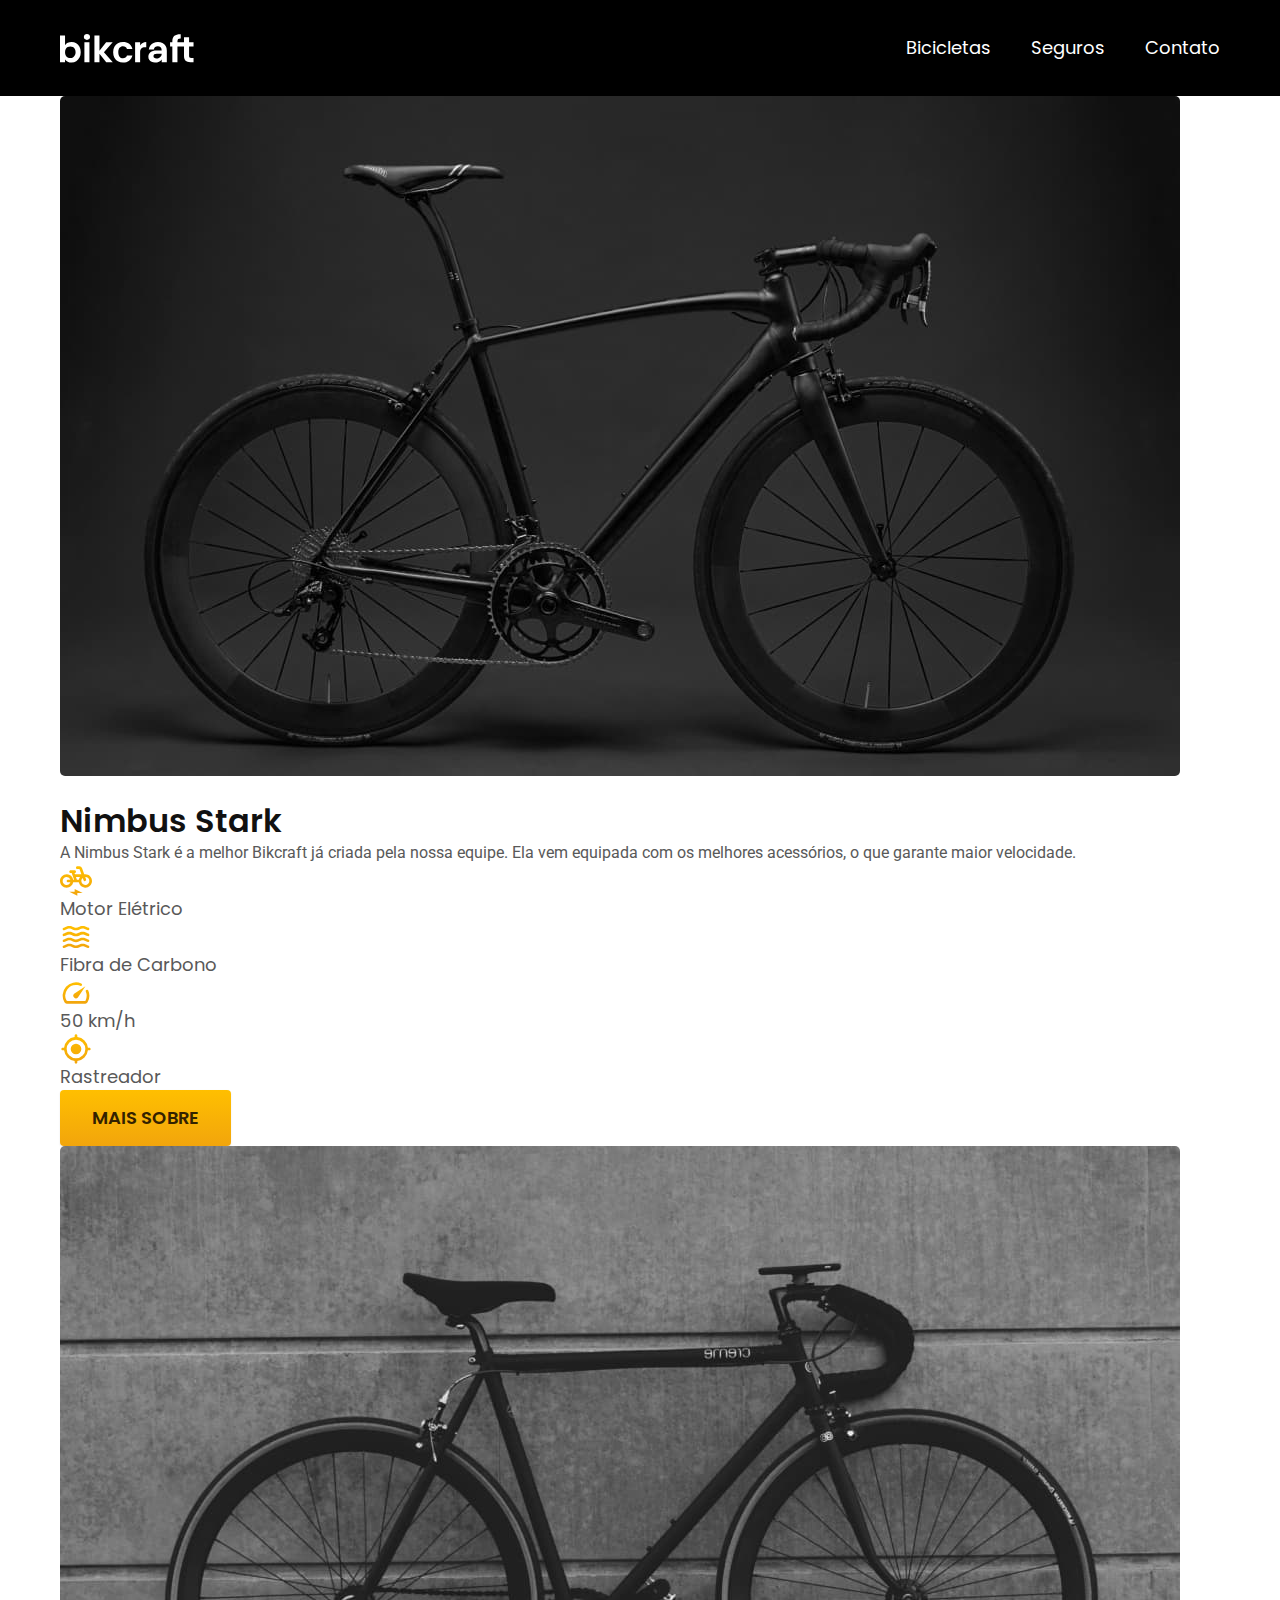
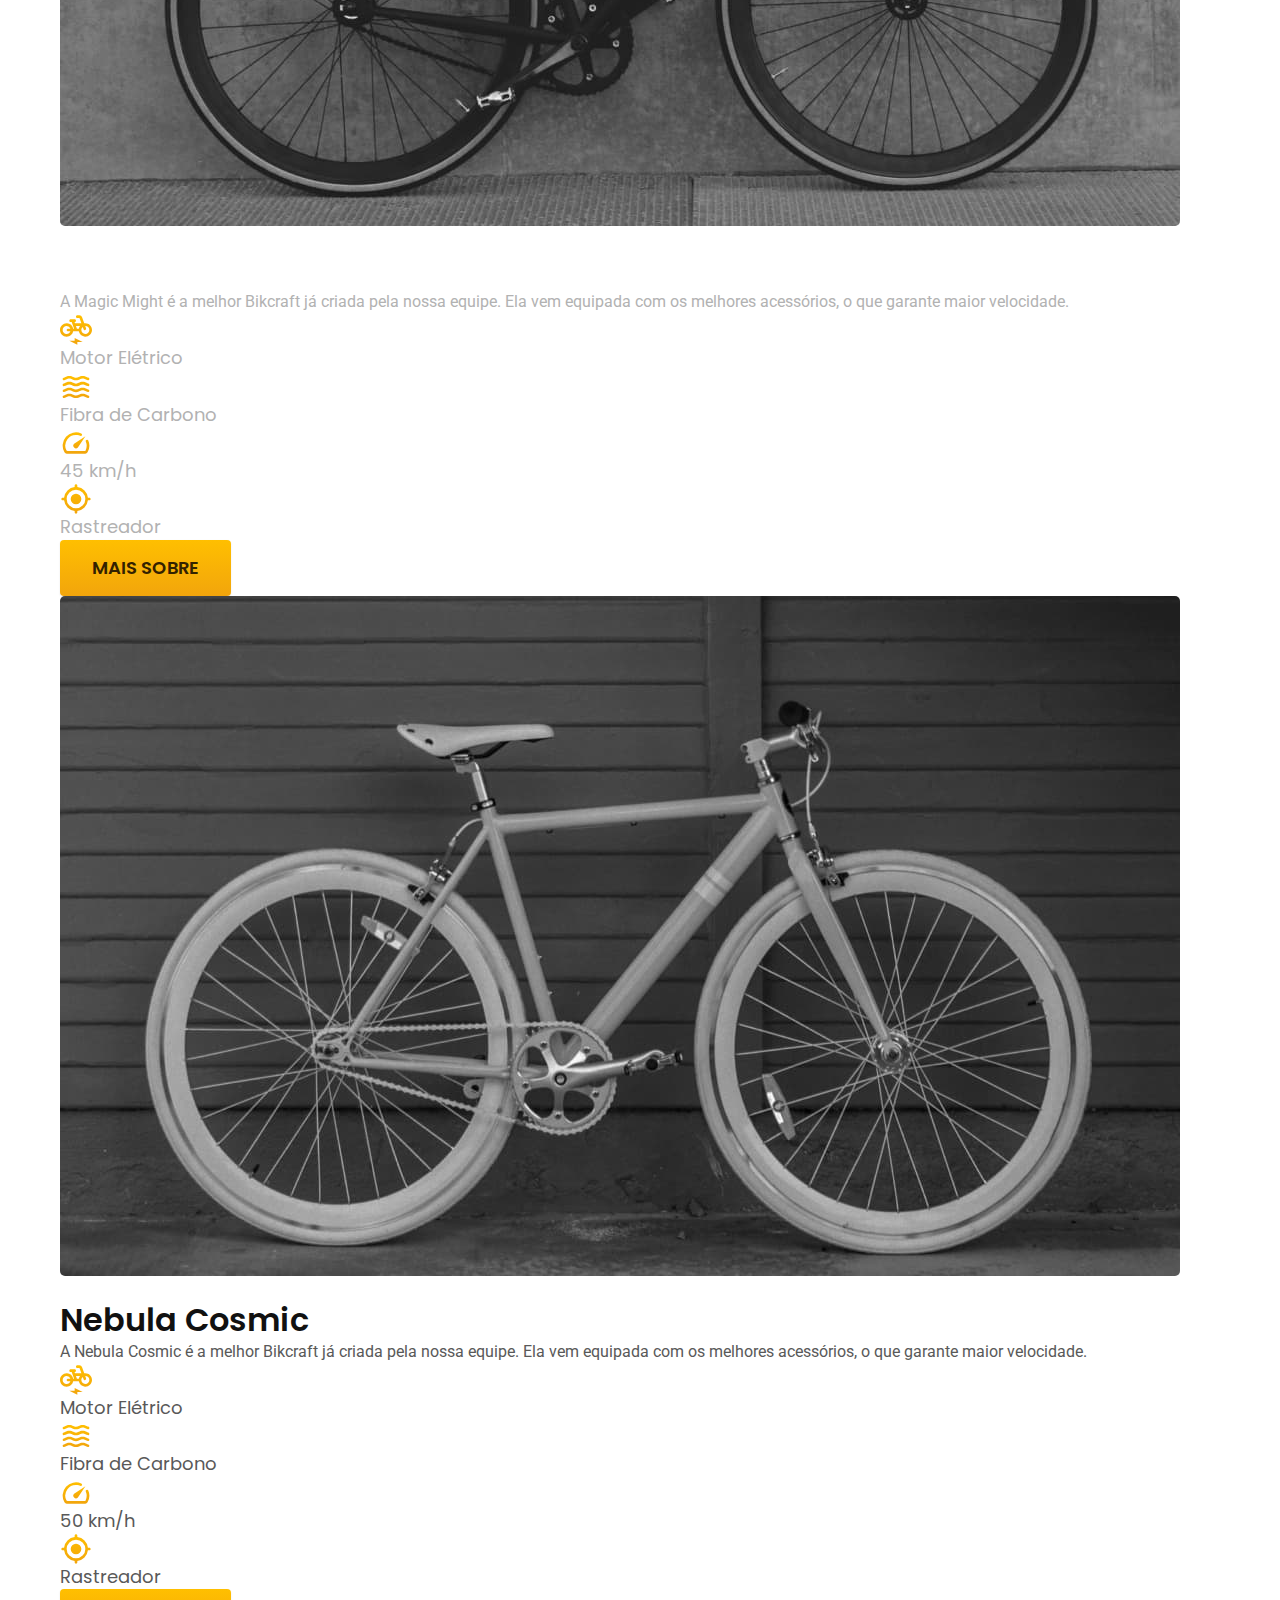
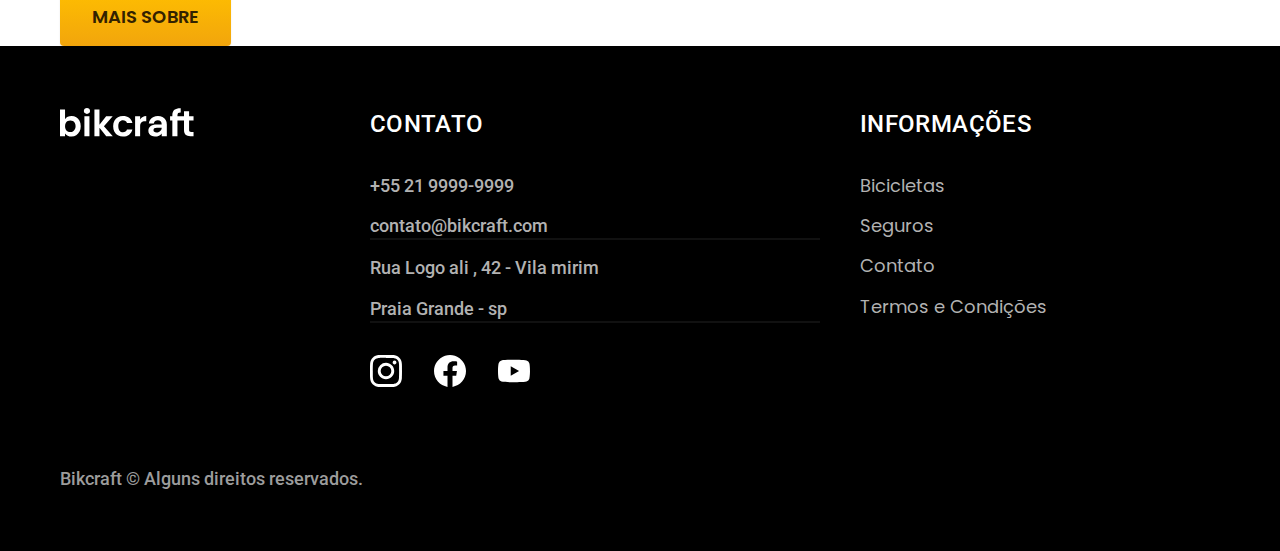
==== assets/bicicletas.html @ fb1e929c "Página de vendas Baikcraft" ====
<!DOCTYPE html>
<html lang="pt-br">

<head>
  <meta charset="UTF-8">
  <meta name="viewport" content="width=device-width, initial-scale=1.0">

  <title>Bicicletas|Baikcraft</title>
  <meta name="description" content="Bicicletas elétricas de alta precisão e qualidade,  feitas sob medida para o cliente. Explore o mundo na sua velocidade com a Bikcraft.">

  <link rel="stylesheet" href="./css/style.css">

  <link rel="preconnect" href="https://fonts.googleapis.com">
  <link rel="preconnect" href="https://fonts.gstatic.com" crossorigin>
  <link href="https://fonts.googleapis.com/css2?family=Merriweather:ital,wght@1,900&family=Poppins:wght@400;600&family=Roboto:wght@500&display=swap" rel="stylesheet">
</head>

<body id="bicicletas">
  <header class="header-bg">
    <div class="header container">
      <a href="./">
        <img src="./img/bikcraft.svg" alt="Bikcraft">
      </a>

      <nav aria-label="primaria">
        <ul class="header-menu font-1-m cor-0">
          <li><a href="./bicicletas.html">Bicicletas</a></li>
          <li><a href="./seguros.html">Seguros</a></li>
          <li><a href="./contato.html">Contato</a></li>
        </ul>
      </nav>
    </div>
  </header>

  <main>

    <div class="bicicletas container">
      <div class="bicicletas-imagem">
        <img src="./img/bicicletas/nimbus.jpg" alt="Bicicleta preta">
        <span class="font-2-m cor-0">R$ 4999</span>
      </div>
      <div class="bicicletas-conteudo">
        <h2 class="font-1-xl">Nimbus Stark</h2>
        <p class="font-2-s cor-8">A Nimbus Stark é a melhor Bikcraft já criada pela nossa equipe. Ela vem equipada com os melhores acessórios, o que garante maior velocidade.</p>
        <ul class="font-1-m cor-8">
          <li>
            <img src="./img/icones/eletrica.svg" alt="">
            Motor Elétrico
          </li>
          <li>
            <img src="./img/icones/carbono.svg" alt="">
            Fibra de Carbono
          </li>
          <li>
            <img src="./img/icones/velocidade.svg" alt="">
            50 km/h
          </li>
          <li>
            <img src="./img/icones/rastreador.svg" alt="">
            Rastreador
          </li>
        </ul>
        <a class="botao seta" href="./bicicletas/nimbus.html">Mais Sobre</a>
      </div>
    </div>

    <div class="bicicletas-bg">
      <div class="bicicletas container">
        <div class="bicicletas-imagem">
          <img src="./img/bicicletas/magic.jpg" alt="Bicicleta preta">
          <span class="font-2-m cor-0">R$ 2499</span>
        </div>
        <div class="bicicletas-conteudo">
          <h2 class="font-1-xl cor-0">Magic Might</h2>
          <p class="font-2-s cor-5">A Magic Might é a melhor Bikcraft já criada pela nossa equipe. Ela vem equipada com os melhores acessórios, o que garante maior velocidade.</p>
          <ul class="font-1-m cor-5">
            <li>
              <img src="./img/icones/eletrica.svg" alt="">
              Motor Elétrico
            </li>
            <li>
              <img src="./img/icones/carbono.svg" alt="">
              Fibra de Carbono
            </li>
            <li>
              <img src="./img/icones/velocidade.svg" alt="">
              45 km/h
            </li>
            <li>
              <img src="./img/icones/rastreador.svg" alt="">
              Rastreador
            </li>
          </ul>
          <a class="botao seta" href="./bicicletas/magic.html">Mais Sobre</a>
        </div>
      </div>
    </div>

    <div class="bicicletas container">
      <div class="bicicletas-imagem">
        <img src="./img/bicicletas/nebula.jpg" alt="Bicicleta preta">
        <span class="font-2-m cor-0">R$ 3999</span>
      </div>
      <div class="bicicletas-conteudo">
        <h2 class="font-1-xl">Nebula Cosmic</h2>
        <p class="font-2-s cor-8">A Nebula Cosmic é a melhor Bikcraft já criada pela nossa equipe. Ela vem equipada com os melhores acessórios, o que garante maior velocidade.</p>
        <ul class="font-1-m cor-8">
          <li>
            <img src="./img/icones/eletrica.svg" alt="">
            Motor Elétrico
          </li>
          <li>
            <img src="./img/icones/carbono.svg" alt="">
            Fibra de Carbono
          </li>
          <li>
            <img src="./img/icones/velocidade.svg" alt="">
            50 km/h
          </li>
          <li>
            <img src="./img/icones/rastreador.svg" alt="">
            Rastreador
          </li>
        </ul>
        <a class="botao seta" href="./bicicletas/nebula.html">Mais Sobre</a>
      </div>
    </div>

  </main>

  <footer class="footer-bg">
    <div class="footer container">
      <img src="./img/bikcraft.svg" alt="Bikcraft">
      <div class="footer-contato">
        <h3 class="font-2-l-b cor-0">Contato</h3>
        <ul class="font-2-m cor-5">
          <li><a href="tel:+552199999999">+55 21 9999-9999</a></li>
          <li><a href="mailto:contato@bikcraft.com">contato@bikcraft.com</a></li>
          <li>Rua Logo ali , 42 - Vila mirim</li>
          <li>Praia Grande - sp</li>
        </ul>
        <div class="footer-redes">
          <a href="./">
            <img src="./img/redes/instagram.svg" alt="Instagram">
          </a>
          <a href="./">
            <img src="./img/redes/facebook.svg" alt="Facebook">
          </a>
          <a href="./">
            <img src="./img/redes/youtube.svg" alt="Youtube">
          </a>
        </div>
      </div>
      <div class="footer-informacoes">
        <h3 class="font-2-l-b cor-0">Informações</h3>
        <nav>
          <ul class="font-1-m cor-5">
            <li><a href="./bicicletas.html">Bicicletas</a></li>
            <li><a href="./seguros.html">Seguros</a></li>
            <li><a href="./contato.html">Contato</a></li>
            <li><a href="./termos.html">Termos e Condições</a></li>
          </ul>
        </nav>
      </div>
      <p class="footer-copy font-2-m cor-6">Bikcraft © Alguns direitos reservados.</p>
    </div>
  </footer>

</body>
---- assets/css/style.css ----
@import "./global/global.css";
@import "./utilidades/tipografia.css";
@import "./utilidades/cores.css";

@import "./global/header.css";
@import "./global/footer.css";

/* Utilidades */
@import "./utilidades/componentes.css";

/* Home */
@import "./home/introducao.css";
@import "./home/tecnologia.css";
@import "./home/parceiros.css";
@import "./home/depoimento.css";

/*bicicletas*/
@import "./bicicletas/bicicletas-lista.css";
@import "./bicicletas/bicicletas.css"

/*seguros*/
@import "./seguros/seguros.css";

/*termos e condições*/
@import "./termos/termos.css";
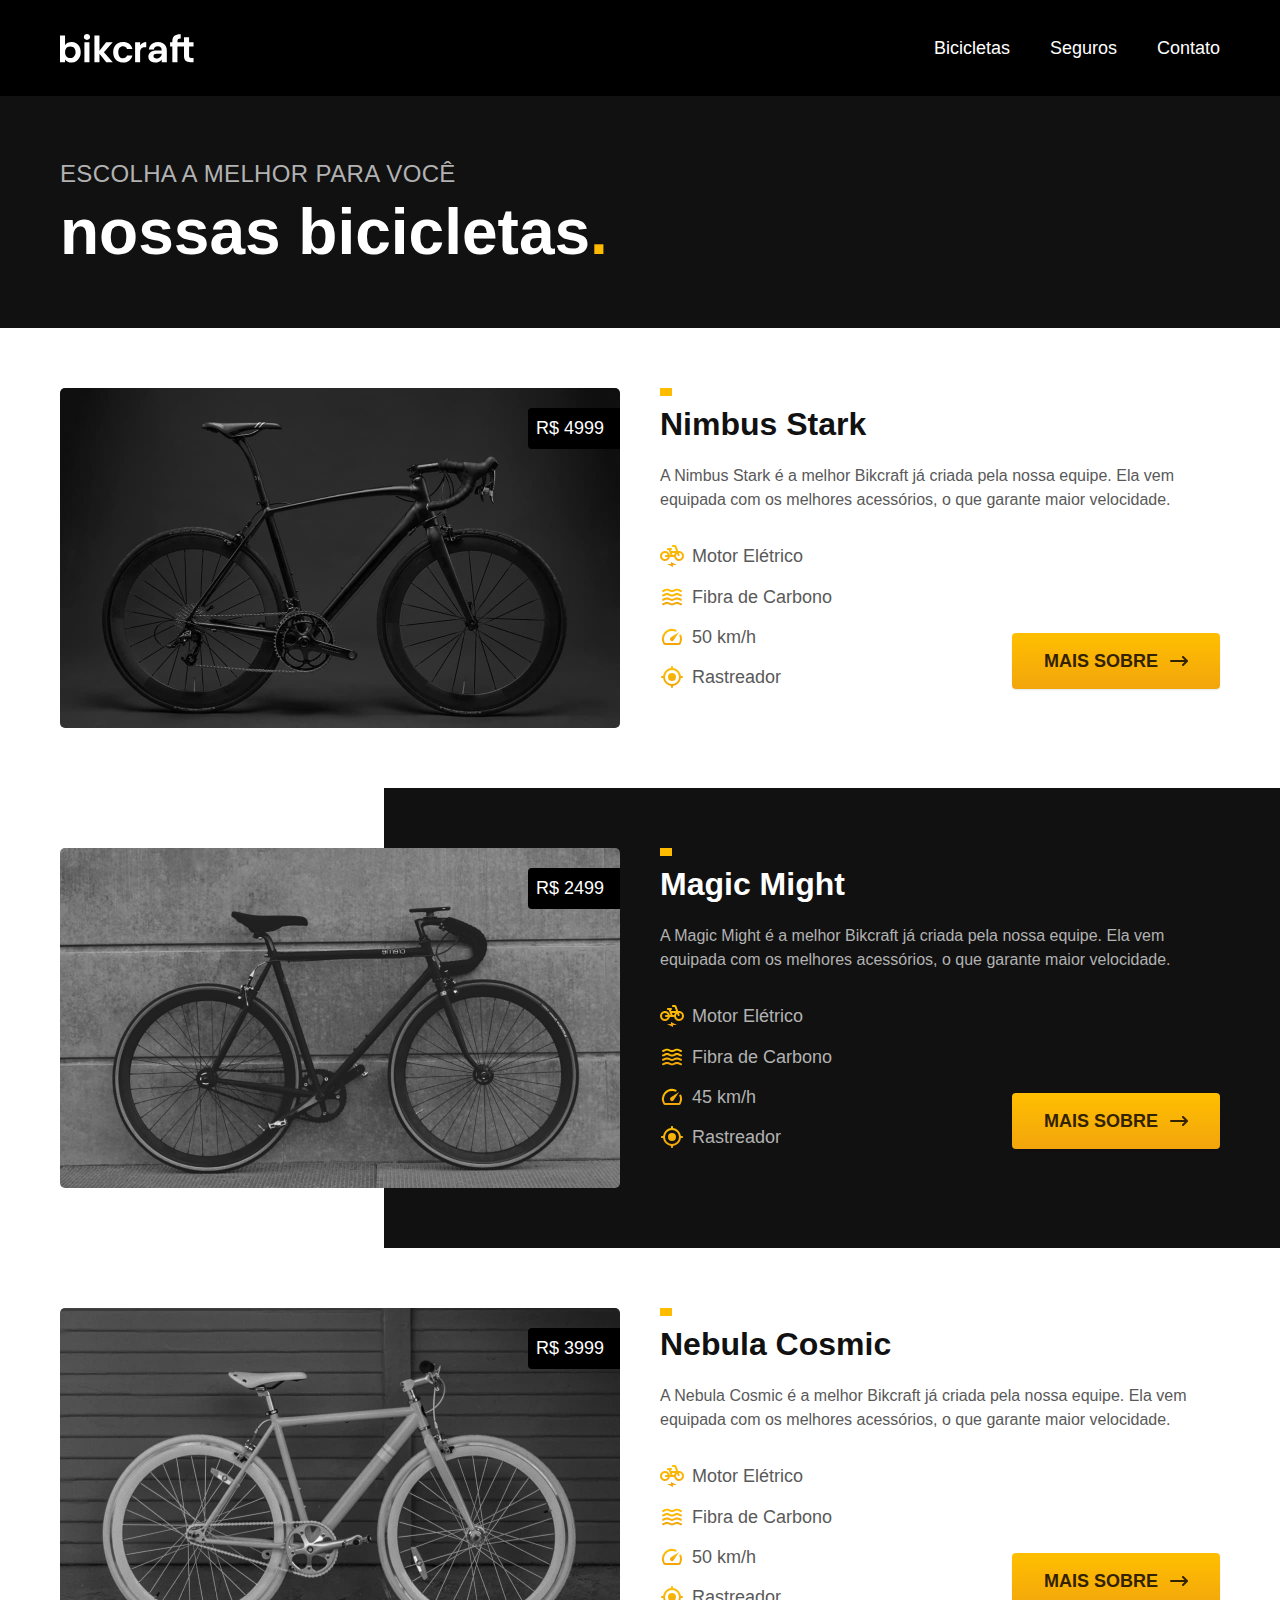
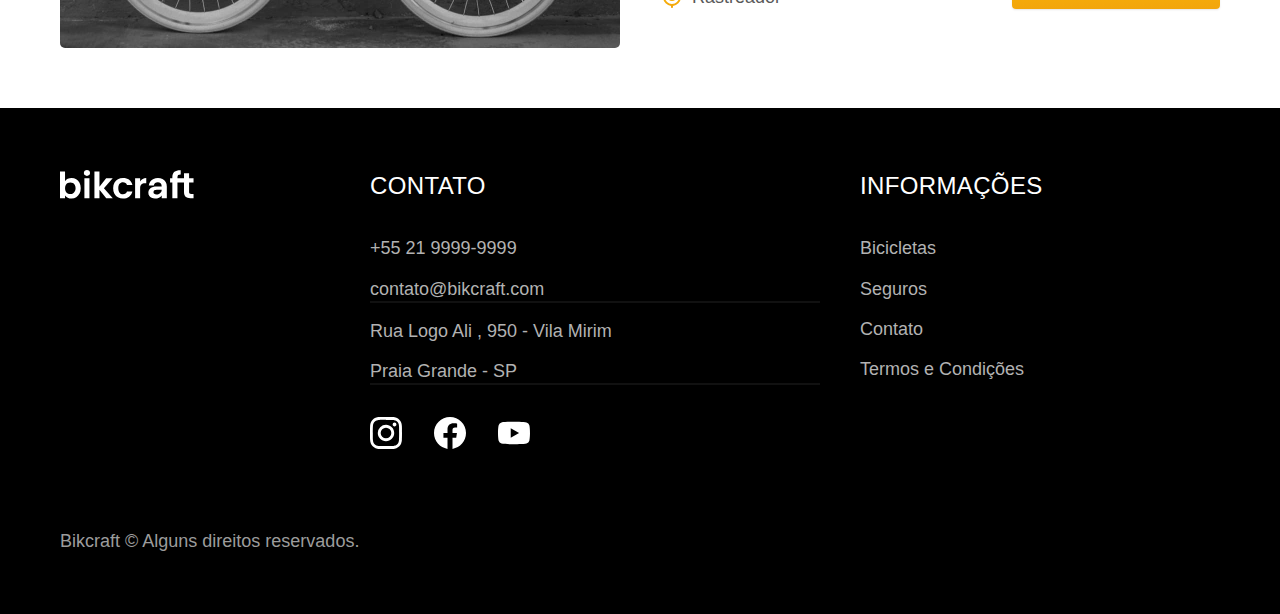
==== commit 6337f08c: "Pagina seguro Bikcraft" ====
--- a/assets/bicicletas.html
+++ b/assets/bicicletas.html
@@ -5,14 +5,10 @@
   <meta charset="UTF-8">
   <meta name="viewport" content="width=device-width, initial-scale=1.0">
 
-  <title>Bicicletas|Baikcraft</title>
-  <meta name="description" content="Bicicletas elétricas de alta precisão e qualidade,  feitas sob medida para o cliente. Explore o mundo na sua velocidade com a Bikcraft.">
+  <title>Bicicletas | Bikcraft</title>
+  <meta name="description" content="Bicicletas">
 
   <link rel="stylesheet" href="./css/style.css">
-
-  <link rel="preconnect" href="https://fonts.googleapis.com">
-  <link rel="preconnect" href="https://fonts.gstatic.com" crossorigin>
-  <link href="https://fonts.googleapis.com/css2?family=Merriweather:ital,wght@1,900&family=Poppins:wght@400;600&family=Roboto:wght@500&display=swap" rel="stylesheet">
 </head>
 
 <body id="bicicletas">
@@ -33,6 +29,12 @@
   </header>
 
   <main>
+    <div class="titulo-bg">
+      <div class="titulo container">
+        <p class="font-2-l-b cor-5">Escolha a melhor para você</p>
+        <h1 class="font-1-xxl cor-0">nossas bicicletas<span class="cor-p1">.</span></h1>
+      </div>
+    </div>
 
     <div class="bicicletas container">
       <div class="bicicletas-imagem">
@@ -136,8 +138,8 @@
         <ul class="font-2-m cor-5">
           <li><a href="tel:+552199999999">+55 21 9999-9999</a></li>
           <li><a href="mailto:contato@bikcraft.com">contato@bikcraft.com</a></li>
-          <li>Rua Logo ali , 42 - Vila mirim</li>
-          <li>Praia Grande - sp</li>
+          <li>Rua Logo Ali , 950 - Vila Mirim</li>
+          <li>Praia Grande - SP</li>
         </ul>
         <div class="footer-redes">
           <a href="./">
@@ -165,5 +167,6 @@
       <p class="footer-copy font-2-m cor-6">Bikcraft © Alguns direitos reservados.</p>
     </div>
   </footer>
+</body>
 
-</body>+</html>--- a/assets/css/style.css
+++ b/assets/css/style.css
@@ -16,9 +16,10 @@
 
 /*bicicletas*/
 @import "./bicicletas/bicicletas-lista.css";
-@import "./bicicletas/bicicletas.css"
+@import "./bicicletas/bicicletas.css";
 
 /*seguros*/
+
 @import "./seguros/seguros.css";
 
 /*termos e condições*/
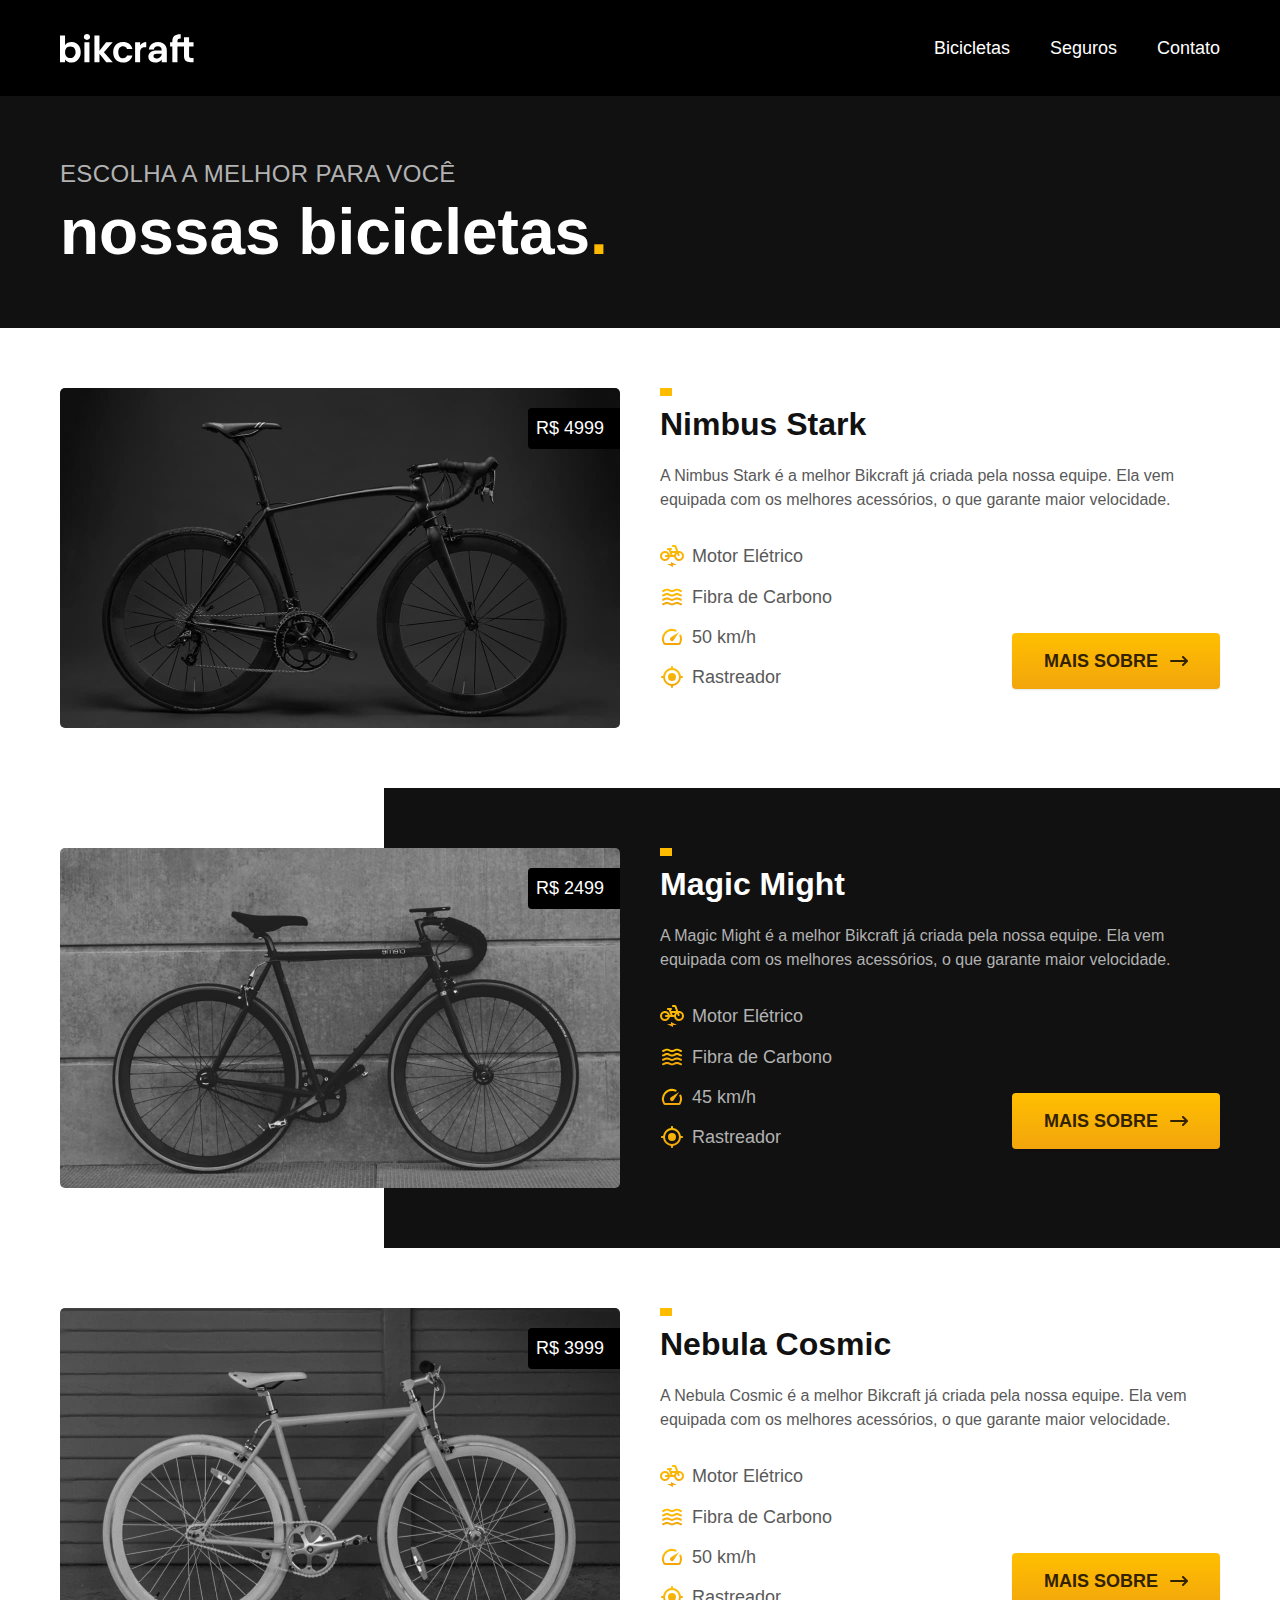
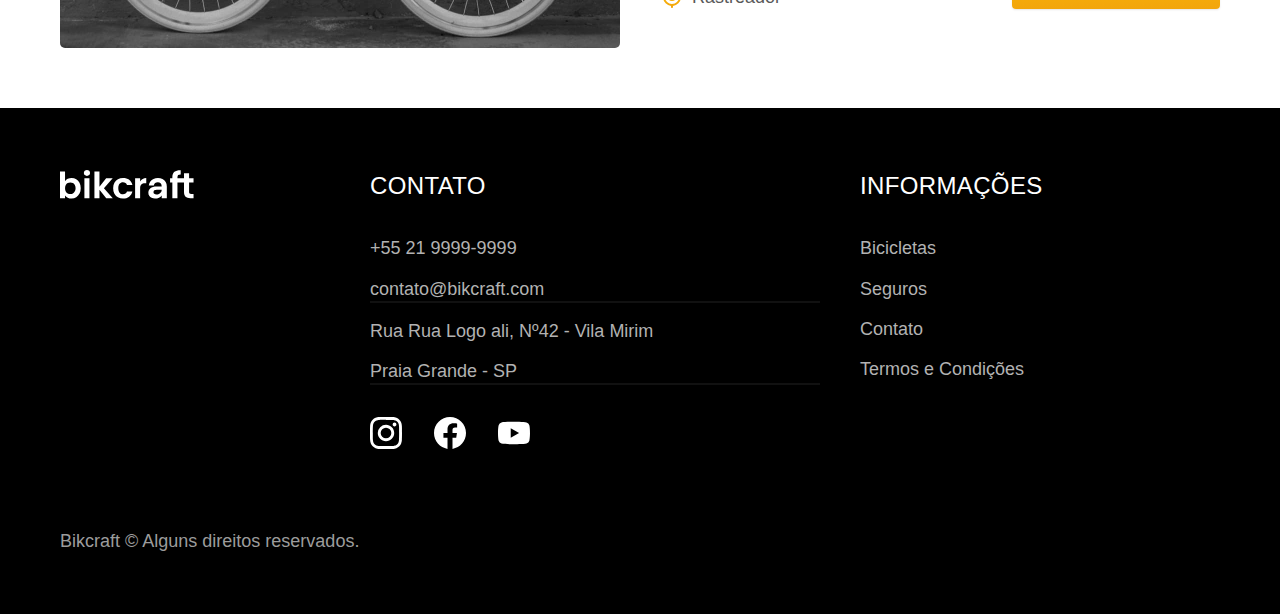
==== commit de466719: "estilizando formulário" ====
--- a/assets/bicicletas.html
+++ b/assets/bicicletas.html
@@ -138,7 +138,7 @@
         <ul class="font-2-m cor-5">
           <li><a href="tel:+552199999999">+55 21 9999-9999</a></li>
           <li><a href="mailto:contato@bikcraft.com">contato@bikcraft.com</a></li>
-          <li>Rua Logo Ali , 950 - Vila Mirim</li>
+          <li>Rua Rua Logo ali, Nº42 - Vila Mirim</li>
           <li>Praia Grande - SP</li>
         </ul>
         <div class="footer-redes">
--- a/assets/css/style.css
+++ b/assets/css/style.css
@@ -7,6 +7,8 @@
 
 /* Utilidades */
 @import "./utilidades/componentes.css";
+/*formulário*/
+@import "./utilidades/formulario.css";
 
 /* Home */
 @import "./home/introducao.css";
@@ -18,9 +20,21 @@
 @import "./bicicletas/bicicletas-lista.css";
 @import "./bicicletas/bicicletas.css";
 
+/*bicicleta*/
+@import "./bicicleta/bicicleta.css";
+@import "./bicicleta/seguro.css";
 /*seguros*/
 
 @import "./seguros/seguros.css";
+@import "./seguros/vantagens.css";
+@import "./seguros/perguntas.css";
+
+/*contato*/
+@import "./contato/contato.css";
+/*lojas*/
+@import "./contato/lojas.css";
 
 /*termos e condições*/
-@import "./termos/termos.css";+@import "./termos/termos.css";
+
+/**/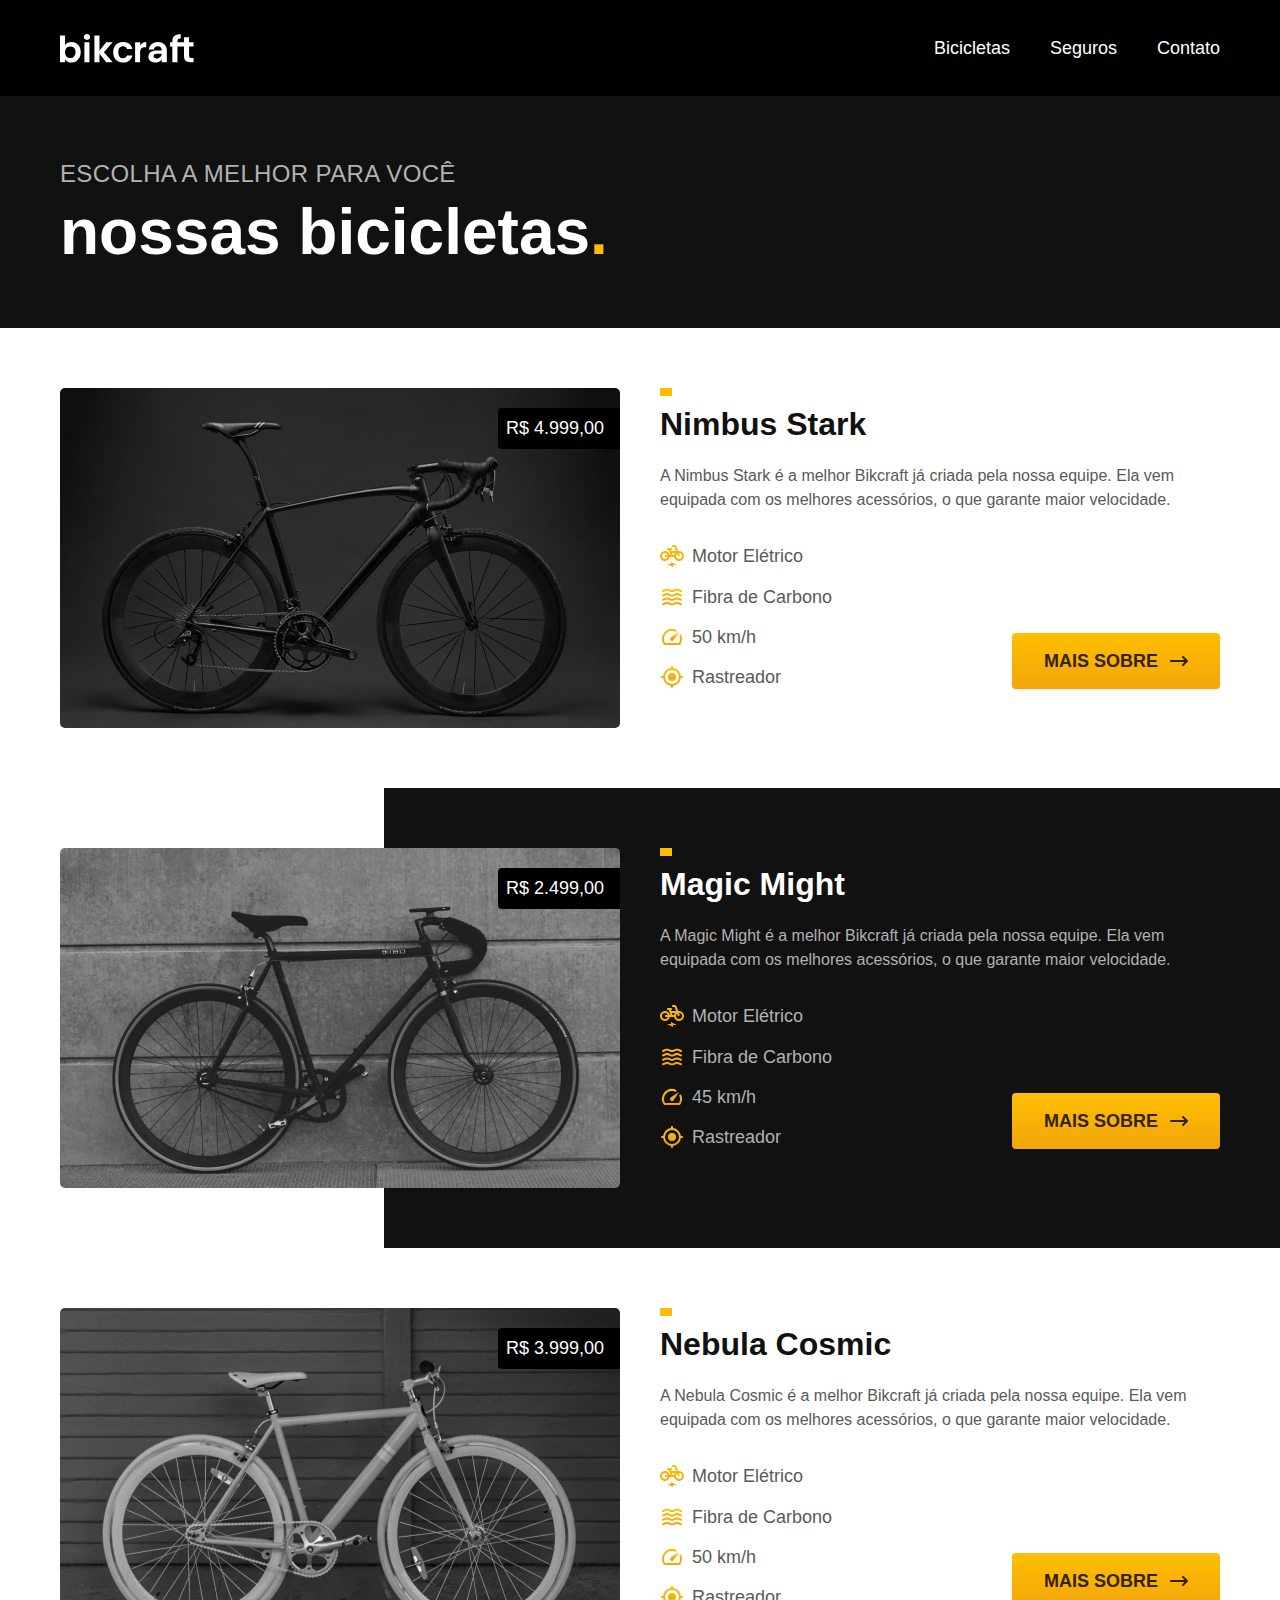
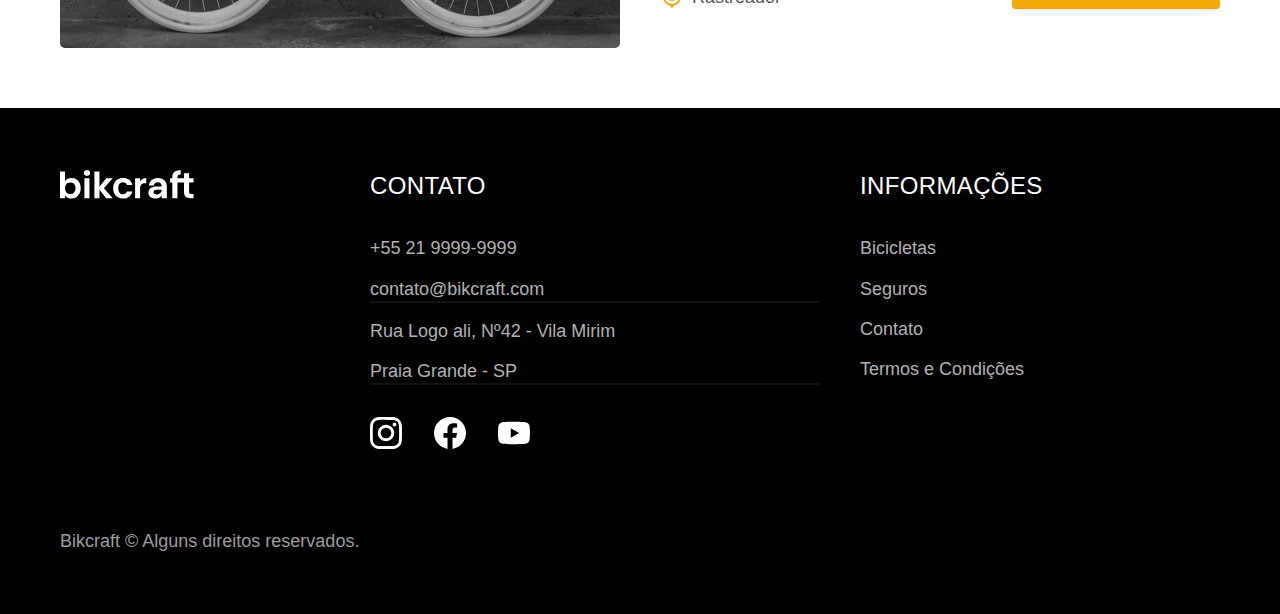
==== commit e0886f45: "Refatorando formulário de orçamento" ====
--- a/assets/bicicletas.html
+++ b/assets/bicicletas.html
@@ -39,7 +39,7 @@
     <div class="bicicletas container">
       <div class="bicicletas-imagem">
         <img src="./img/bicicletas/nimbus.jpg" alt="Bicicleta preta">
-        <span class="font-2-m cor-0">R$ 4999</span>
+        <span class="font-2-m cor-0">R$ 4.999,00</span>
       </div>
       <div class="bicicletas-conteudo">
         <h2 class="font-1-xl">Nimbus Stark</h2>
@@ -70,7 +70,7 @@
       <div class="bicicletas container">
         <div class="bicicletas-imagem">
           <img src="./img/bicicletas/magic.jpg" alt="Bicicleta preta">
-          <span class="font-2-m cor-0">R$ 2499</span>
+          <span class="font-2-m cor-0">R$ 2.499,00</span>
         </div>
         <div class="bicicletas-conteudo">
           <h2 class="font-1-xl cor-0">Magic Might</h2>
@@ -101,7 +101,7 @@
     <div class="bicicletas container">
       <div class="bicicletas-imagem">
         <img src="./img/bicicletas/nebula.jpg" alt="Bicicleta preta">
-        <span class="font-2-m cor-0">R$ 3999</span>
+        <span class="font-2-m cor-0">R$ 3.999,00</span>
       </div>
       <div class="bicicletas-conteudo">
         <h2 class="font-1-xl">Nebula Cosmic</h2>
@@ -138,7 +138,7 @@
         <ul class="font-2-m cor-5">
           <li><a href="tel:+552199999999">+55 21 9999-9999</a></li>
           <li><a href="mailto:contato@bikcraft.com">contato@bikcraft.com</a></li>
-          <li>Rua Rua Logo ali, Nº42 - Vila Mirim</li>
+          <li>Rua Logo ali, Nº42 - Vila Mirim</li>
           <li>Praia Grande - SP</li>
         </ul>
         <div class="footer-redes">
--- a/assets/css/style.css
+++ b/assets/css/style.css
@@ -33,7 +33,8 @@
 @import "./contato/contato.css";
 /*lojas*/
 @import "./contato/lojas.css";
-
+/*orçamento*/
+@import "./orcamento/orcamento.css";
 /*termos e condições*/
 @import "./termos/termos.css";
 
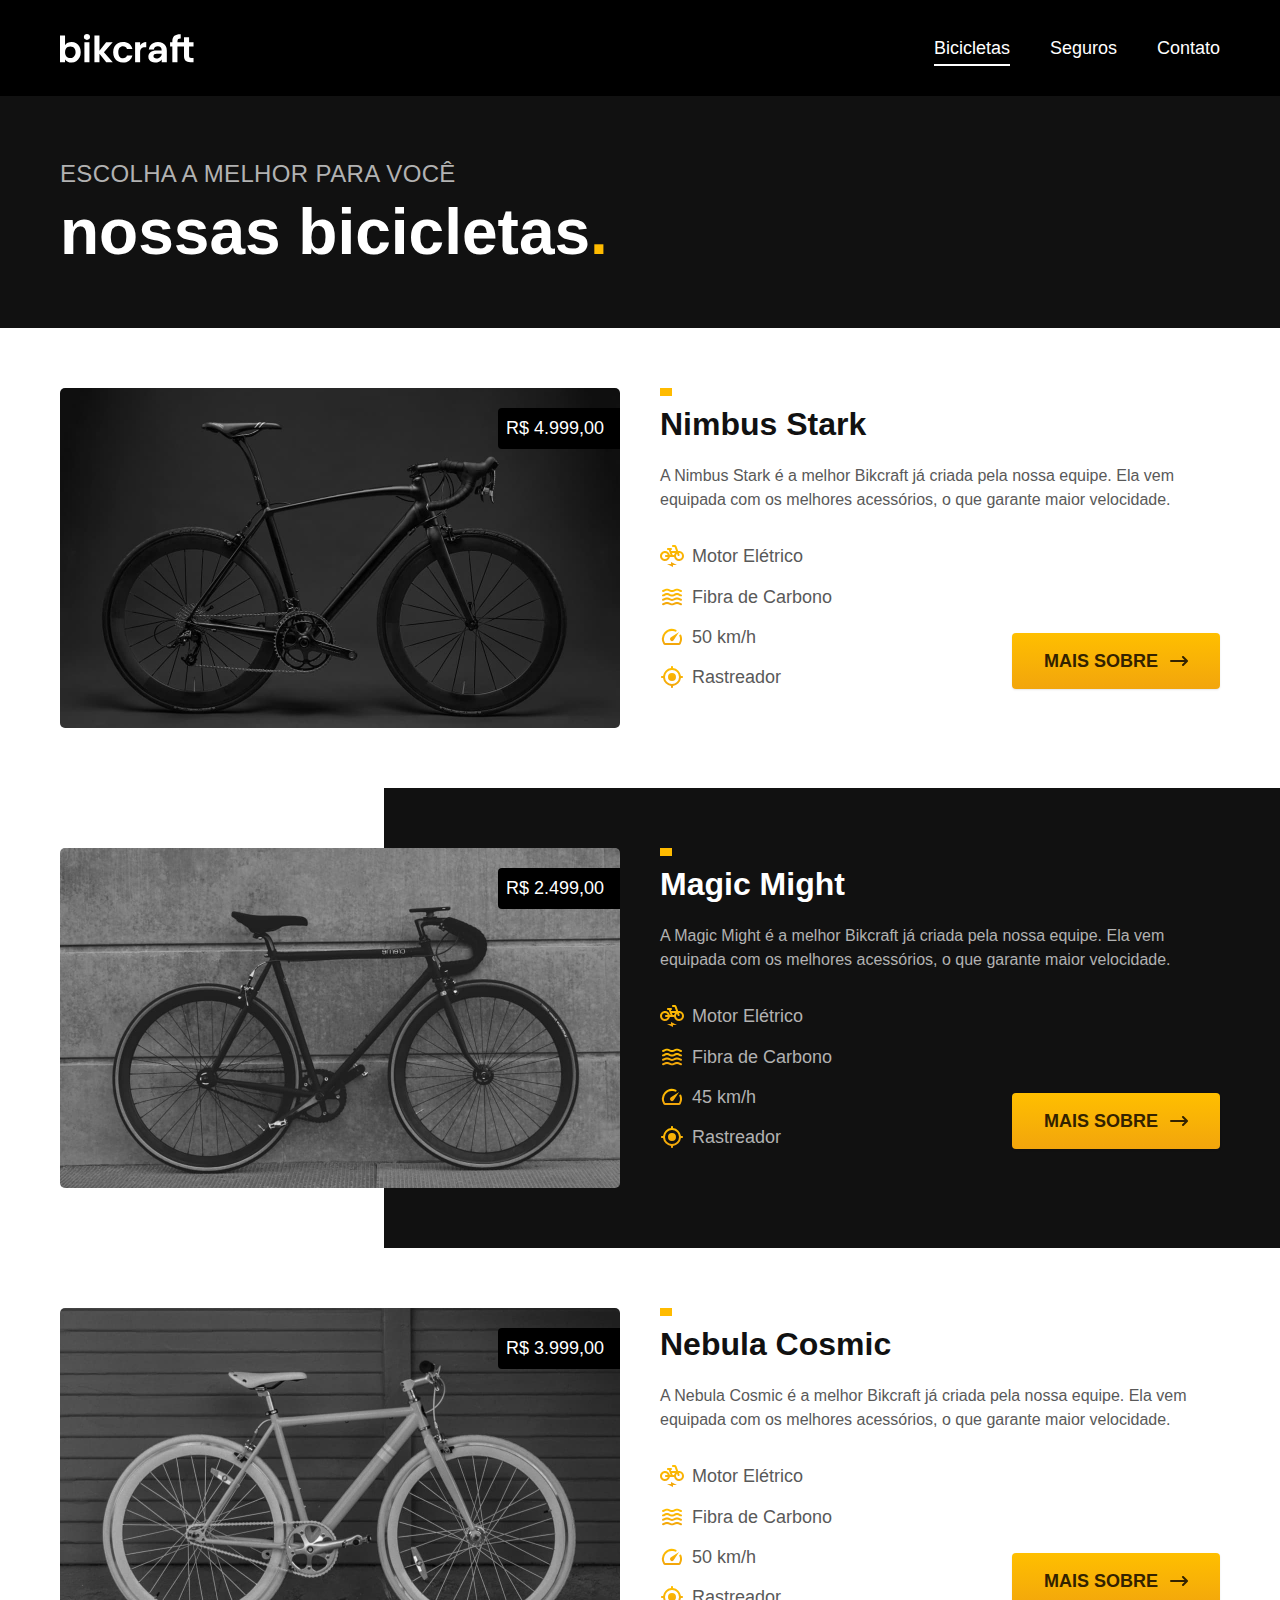
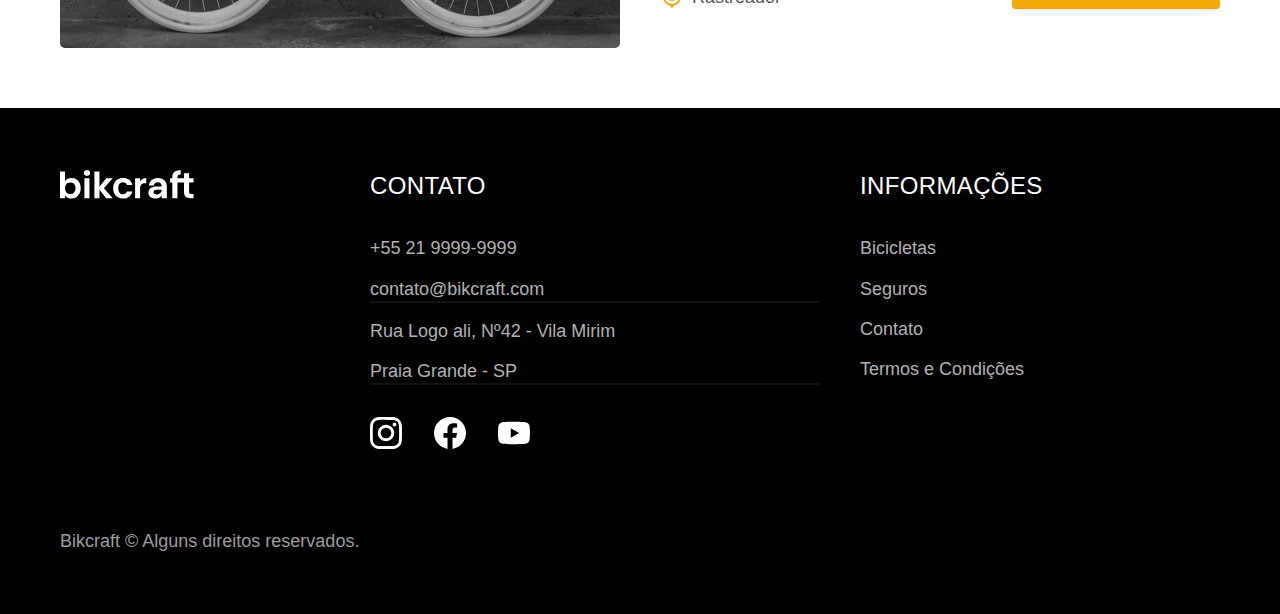
==== commit aa198568: "otimizando js" ====
--- a/assets/bicicletas.html
+++ b/assets/bicicletas.html
@@ -8,6 +8,7 @@
   <title>Bicicletas | Bikcraft</title>
   <meta name="description" content="Bicicletas">
 
+  <link rel="preload" href="./css/style.css" as="style">
   <link rel="stylesheet" href="./css/style.css">
 </head>
 
@@ -167,6 +168,7 @@
       <p class="footer-copy font-2-m cor-6">Bikcraft © Alguns direitos reservados.</p>
     </div>
   </footer>
+  <script src="./js/script.js"></script>
 </body>
 
 </html>